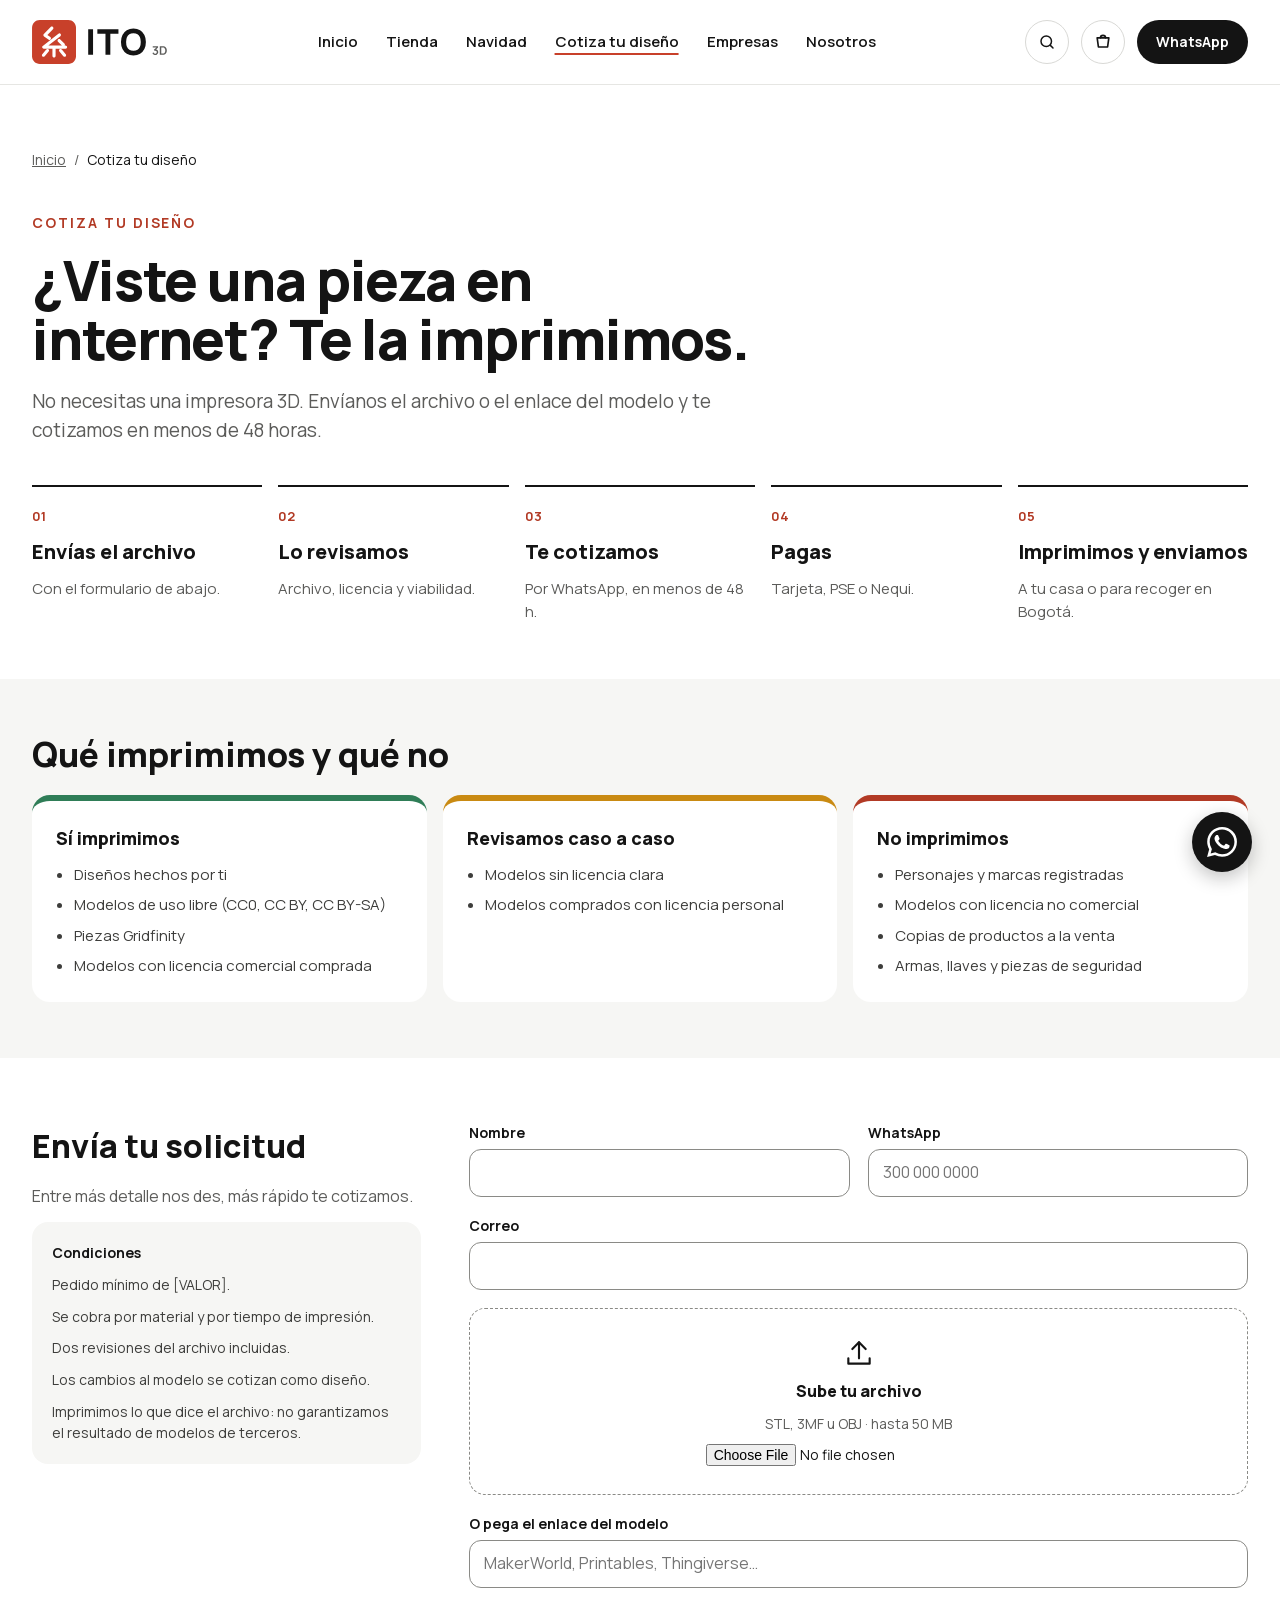
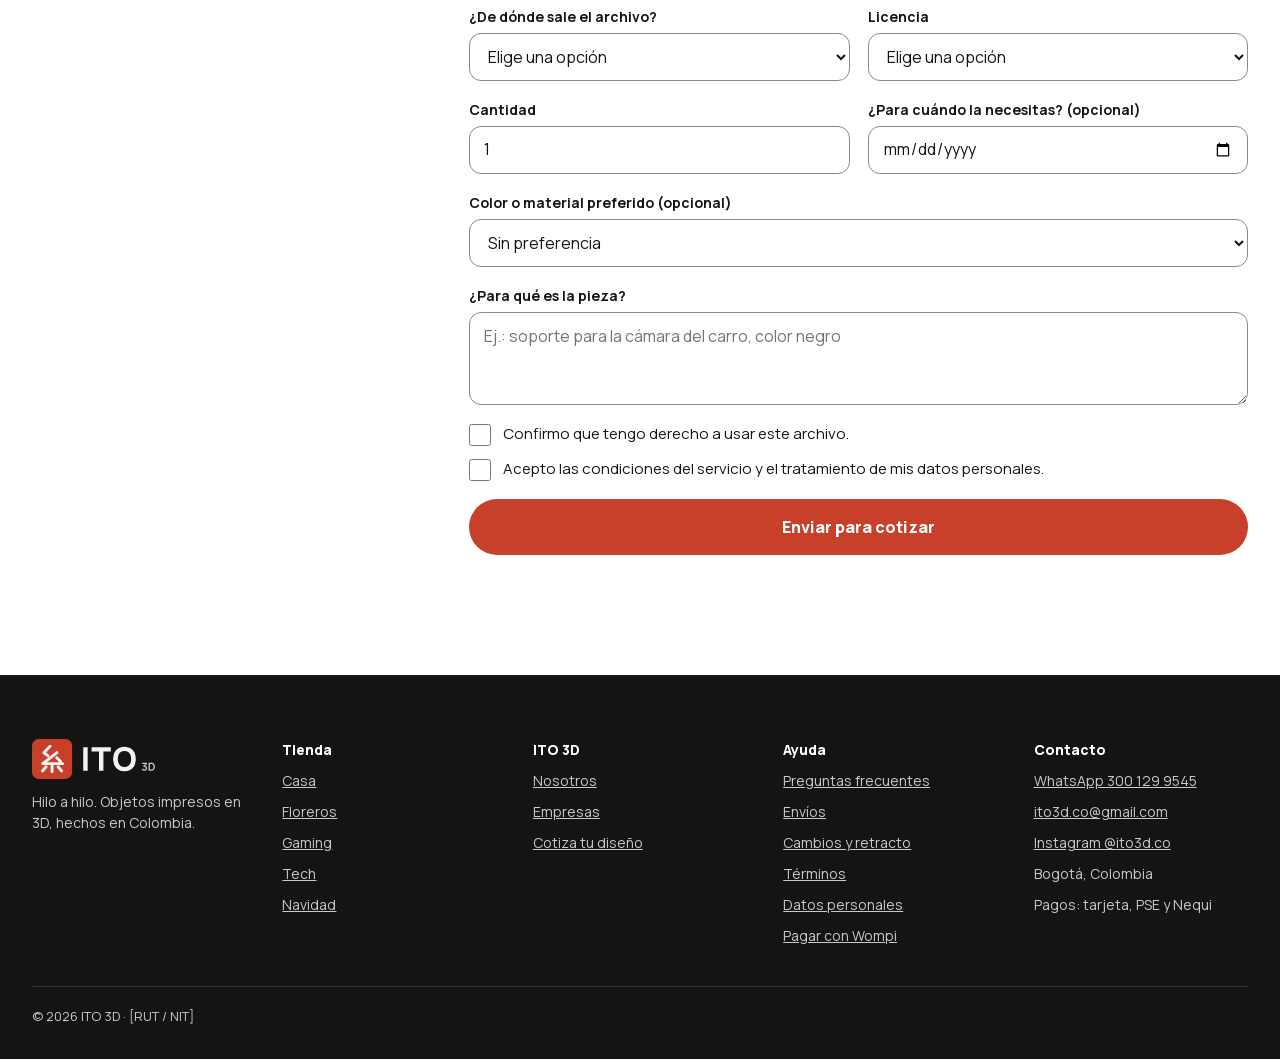
==== cotiza.html @ a26749ce "Soporte celular: salida de cable limpia; esferas: contenido del juego; fotos nuevas de protector, ca" ====
<!DOCTYPE html>
<html lang="es">
<head>
  <meta charset="utf-8">
  <meta name="viewport" content="width=device-width, initial-scale=1">
  <title>Cotiza tu diseño · ITO 3D</title>
  <meta name="description" content="Envíanos el archivo o el enlace del modelo 3D y te cotizamos la impresión en menos de 48 horas.">
  <meta name="theme-color" content="#FFFFFF">
  <link rel="icon" href="favicon.svg" type="image/svg+xml">
  <link rel="icon" href="favicon-32.png" sizes="32x32" type="image/png">
  <link rel="apple-touch-icon" href="apple-touch-icon-180.png">
  <link rel="stylesheet" href="styles.css?v=20261110g">
  <script src="catalogo.js?v=20261110g" defer></script>
  <script src="script.js?v=20261110g" defer></script>
</head>
<body>
  <a class="skip-link" href="#contenido">Saltar al contenido</a>

  <header class="site-header">
    <div class="header-row">
      <button class="icon-btn menu-toggle" type="button" aria-label="Abrir menú" aria-expanded="false" aria-controls="menu-principal">
        <svg width="22" height="22" viewBox="0 0 24 24" fill="none" stroke="currentColor" stroke-width="2" stroke-linecap="round" aria-hidden="true"><path d="M4 7h16M4 12h16M4 17h16"/></svg>
      </button>
      <a class="logo" href="index.html">
        <img src="ito3d-horizontal-color.svg" alt="ITO 3D, ir al inicio" width="124" height="40">
      </a>
      <div class="header-actions">
        <a class="icon-btn" href="tienda.html?buscar=1" aria-label="Buscar en la tienda"><svg width="18" height="18" viewBox="0 0 24 24" fill="none" stroke="currentColor" stroke-width="2" stroke-linecap="round" aria-hidden="true"><circle cx="11" cy="11" r="7"/><path d="M20 20l-3.5-3.5"/></svg></a>
        <button class="icon-btn cart-btn" type="button" aria-label="Abrir carrito" data-abrir-carrito><svg width="20" height="20" viewBox="0 0 24 24" fill="none" stroke="currentColor" stroke-width="2" stroke-linecap="round" stroke-linejoin="round" aria-hidden="true"><path d="M5 7h14l-1.5 11h-11z"/><path d="M9 7a3 3 0 0 1 6 0"/></svg><span class="cart-count" hidden>0</span></button>
        <a class="btn btn--wa" href="#" data-wa data-wa-text="Hola, quiero más información sobre ITO 3D.">WhatsApp</a>
      </div>
      <nav class="main-nav" id="menu-principal" aria-label="Principal">
        <!-- Empresas y Nosotros aún no tienen página: pendiente en la maqueta -->
        <a href="index.html">Inicio</a>
        <a href="tienda.html">Tienda</a>
        <a href="tienda.html?categoria=navidad">Navidad</a>
        <a href="cotiza.html" aria-current="page">Cotiza tu diseño</a>
        <a href="empresas.html">Empresas</a>
        <a href="nosotros.html">Nosotros</a>
      </nav>
    </div>
  </header>

  <main id="contenido">

    <section class="container page-hero">
      <nav class="breadcrumb" aria-label="Ruta">
        <a href="index.html">Inicio</a><span aria-hidden="true">/</span>
        <span aria-current="page">Cotiza tu diseño</span>
      </nav>
      <p class="eyebrow">Cotiza tu diseño</p>
      <h1>¿Viste una pieza en internet? Te la imprimimos.</h1>
      <p class="lead">No necesitas una impresora 3D. Envíanos el archivo o el enlace del modelo y te cotizamos en menos de 48 horas.</p>
    </section>

    <section class="container" aria-label="Cómo funciona">
      <ol class="process">
        <li class="step"><span class="step__num">01</span><span class="step__title">Envías el archivo</span><span class="step__text">Con el formulario de abajo.</span></li>
        <li class="step"><span class="step__num">02</span><span class="step__title">Lo revisamos</span><span class="step__text">Archivo, licencia y viabilidad.</span></li>
        <li class="step"><span class="step__num">03</span><span class="step__title">Te cotizamos</span><span class="step__text">Por WhatsApp, en menos de 48 h.</span></li>
        <li class="step"><span class="step__num">04</span><span class="step__title">Pagas</span><span class="step__text">Tarjeta, PSE o Nequi.</span></li>
        <li class="step"><span class="step__num">05</span><span class="step__title">Imprimimos y enviamos</span><span class="step__text">A tu casa o para recoger en Bogotá.</span></li>
      </ol>
    </section>

    <section class="band rules" aria-labelledby="t-reglas">
      <div class="container">
        <h2 id="t-reglas">Qué imprimimos y qué no</h2>
        <div class="rules-grid">
          <div class="rule rule--yes">
            <h3>Sí imprimimos</h3>
            <ul><li>Diseños hechos por ti</li><li>Modelos de uso libre (CC0, CC BY, CC BY-SA)</li><li>Piezas Gridfinity</li><li>Modelos con licencia comercial comprada</li></ul>
          </div>
          <div class="rule rule--maybe">
            <h3>Revisamos caso a caso</h3>
            <ul><li>Modelos sin licencia clara</li><li>Modelos comprados con licencia personal</li></ul>
          </div>
          <div class="rule rule--no">
            <h3>No imprimimos</h3>
            <ul><li>Personajes y marcas registradas</li><li>Modelos con licencia no comercial</li><li>Copias de productos a la venta</li><li>Armas, llaves y piezas de seguridad</li></ul>
          </div>
        </div>
      </div>
    </section>

    <section class="container request" aria-labelledby="t-solicitud">
      <div class="request__intro">
        <h2 id="t-solicitud">Envía tu solicitud</h2>
        <p class="lead">Entre más detalle nos des, más rápido te cotizamos.</p>
        <div class="conditions">
          <strong>Condiciones</strong>
          <span>Pedido mínimo de [VALOR].</span>
          <span>Se cobra por material y por tiempo de impresión.</span>
          <span>Dos revisiones del archivo incluidas.</span>
          <span>Los cambios al modelo se cotizan como diseño.</span>
          <span>Imprimimos lo que dice el archivo: no garantizamos el resultado de modelos de terceros.</span>
        </div>
      </div>

      <!-- Al enviar, se abre WhatsApp con la solicitud escrita (ver script.js). Falta el envío a correo y hoja de cálculo: ver README -->
      <form class="quote-form" id="form-cotiza" action="#" method="post" enctype="multipart/form-data">
        <div class="field">
          <label for="q-nombre">Nombre</label>
          <input id="q-nombre" name="nombre" type="text" autocomplete="name" required>
        </div>
        <div class="field">
          <label for="q-wa">WhatsApp</label>
          <input id="q-wa" name="whatsapp" type="tel" autocomplete="tel" inputmode="tel" placeholder="300 000 0000" required>
        </div>
        <div class="field field--wide">
          <label for="q-correo">Correo</label>
          <input id="q-correo" name="correo" type="email" autocomplete="email" required>
        </div>

        <div class="dropzone">
          <svg width="32" height="32" viewBox="0 0 24 24" fill="none" stroke="currentColor" stroke-width="1.6" stroke-linecap="round" stroke-linejoin="round" aria-hidden="true"><path d="M12 16V4"/><path d="M7 9l5-5 5 5"/><path d="M4 16v4h16v-4"/></svg>
          <label for="q-archivo">Sube tu archivo</label>
          <span class="hint" id="q-archivo-ayuda">STL, 3MF u OBJ · hasta 50 MB</span>
          <input id="q-archivo" name="archivo" type="file" accept=".stl,.3mf,.obj" aria-describedby="q-archivo-ayuda">
        </div>
        <div class="field field--wide">
          <label for="q-enlace">O pega el enlace del modelo</label>
          <input id="q-enlace" name="enlace" type="url" placeholder="MakerWorld, Printables, Thingiverse…">
        </div>

        <div class="field">
          <label for="q-origen">¿De dónde sale el archivo?</label>
          <select id="q-origen" name="origen" required>
            <option value="" selected disabled>Elige una opción</option>
            <option>Lo diseñé yo</option>
            <option>Lo descargué gratis</option>
            <option>Lo compré</option>
          </select>
        </div>
        <div class="field">
          <label for="q-licencia">Licencia</label>
          <select id="q-licencia" name="licencia" required>
            <option value="" selected disabled>Elige una opción</option>
            <option>No sé</option>
            <option>CC0</option>
            <option>CC BY</option>
            <option>CC BY-SA</option>
            <option>Comercial comprada</option>
          </select>
        </div>

        <div class="field">
          <label for="q-cantidad">Cantidad</label>
          <input id="q-cantidad" name="cantidad" type="number" min="1" value="1" inputmode="numeric" required>
        </div>
        <div class="field">
          <label for="q-fecha">¿Para cuándo la necesitas? (opcional)</label>
          <input id="q-fecha" name="fecha" type="date">
        </div>

        <div class="field field--wide">
          <label for="q-color">Color o material preferido (opcional)</label>
          <select id="q-color" name="color">
            <option value="" selected>Sin preferencia</option>
            <option>Carbón</option>
            <option>Hueso</option>
            <option>Arena</option>
            <option>Bermellón</option>
          </select>
        </div>

        <div class="field field--wide">
          <label for="q-uso">¿Para qué es la pieza?</label>
          <textarea id="q-uso" name="uso" rows="3" placeholder="Ej.: soporte para la cámara del carro, color negro" required></textarea>
        </div>

        <div class="checks">
          <label class="check"><input type="checkbox" name="derechos" required> Confirmo que tengo derecho a usar este archivo.</label>
          <label class="check"><input type="checkbox" name="condiciones" required> Acepto las condiciones del servicio y el tratamiento de mis datos personales.</label>
        </div>

        <button class="btn btn--primary btn--lg btn--block" type="submit">Enviar para cotizar</button>
        <p class="form-status" id="form-estado" role="status" aria-live="polite"></p>
      </form>
    </section>

  </main>

  <footer class="site-footer">
    <div class="container">
      <div class="footer-grid">
        <div class="footer-brand">
          <img src="ito3d-horizontal-fondo-oscuro.svg" alt="ITO 3D" width="124" height="40">
          <p>Hilo a hilo. Objetos impresos en 3D, hechos en Colombia.</p>
        </div>
        <div class="footer-col">
          <h2>Tienda</h2>
          <a href="tienda.html?categoria=casa">Casa</a>
          <a href="tienda.html?categoria=floreros">Floreros</a>
          <a href="tienda.html?categoria=gaming">Gaming</a>
          <a href="tienda.html?categoria=tech">Tech</a>
          <a href="tienda.html?categoria=navidad">Navidad</a>
        </div>
        <div class="footer-col">
          <h2>ITO 3D</h2>
          <a href="nosotros.html">Nosotros</a>
          <a href="empresas.html">Empresas</a>
          <a href="cotiza.html">Cotiza tu diseño</a>
        </div>
        <div class="footer-col">
          <h2>Ayuda</h2>
          <a href="#">Preguntas frecuentes</a>
          <a href="#">Envíos</a>
          <a href="#">Cambios y retracto</a>
          <a href="#">Términos</a>
          <a href="#">Datos personales</a>
          <a href="https://checkout.wompi.co/l/VPOS_indO9a" target="_blank" rel="noopener">Pagar con Wompi</a>
        </div>
        <div class="footer-col">
          <h2>Contacto</h2>
          <a href="https://wa.me/573001299545" target="_blank" rel="noopener">WhatsApp 300 129 9545</a>
          <a href="mailto:ito3d.co@gmail.com">ito3d.co@gmail.com</a>
          <a href="https://instagram.com/ito3d.co" target="_blank" rel="noopener">Instagram @ito3d.co</a>
          <span>Bogotá, Colombia</span>
          <span>Pagos: tarjeta, PSE y Nequi</span>
        </div>
      </div>
      <p class="footer-legal">© 2026 ITO 3D · [RUT / NIT]</p>
    </div>
  </footer>


  <dialog class="modal modal--drawer" id="carrito-panel" aria-labelledby="carrito-titulo">
    <div class="modal__box cart">
      <div class="modal__head">
        <h2 id="carrito-titulo">Tu carrito</h2>
        <button class="icon-btn" type="button" data-cerrar aria-label="Cerrar carrito"><svg width="20" height="20" viewBox="0 0 24 24" fill="none" stroke="currentColor" stroke-width="2" stroke-linecap="round" aria-hidden="true"><path d="M6 6l12 12M18 6L6 18"/></svg></button>
      </div>
      <div class="cart__empty" id="carrito-vacio">
        <p>Tu carrito está vacío.</p>
        <a class="btn btn--outline" href="tienda.html">Ver la tienda</a>
      </div>
      <ul class="cart__list" id="carrito-lista"></ul>
      <div class="cart__foot" id="carrito-pie" hidden>
        <div class="cart__total"><span>Total</span><strong id="carrito-total"></strong></div>
        <p class="cart__note" id="carrito-nota"></p>
        <a class="btn btn--primary btn--lg btn--block" href="https://checkout.wompi.co/l/VPOS_indO9a" target="_blank" rel="noopener">Pagar con Wompi</a>
        <a class="btn btn--outline btn--lg btn--block" href="#" id="carrito-wa" target="_blank" rel="noopener">Pedir por WhatsApp</a>
        <button class="link-btn" type="button" id="carrito-vaciar">Vaciar carrito</button>
      </div>
    </div>
  </dialog>

  <p class="sr-only" id="aviso-global" role="status" aria-live="polite"></p>

  <a class="wa-float" href="#" data-wa data-wa-text="Hola, quiero más información sobre ITO 3D." aria-label="Escribir por WhatsApp">
    <svg width="30" height="30" viewBox="0 0 24 24" fill="currentColor" aria-hidden="true"><path d="M17.472 14.382c-.297-.149-1.758-.867-2.03-.967-.273-.099-.471-.148-.67.15-.197.297-.767.966-.94 1.164-.173.199-.347.223-.644.075-.297-.15-1.255-.463-2.39-1.475-.883-.788-1.48-1.761-1.653-2.059-.173-.297-.018-.458.13-.606.134-.133.298-.347.446-.52.149-.174.198-.298.298-.497.099-.198.05-.371-.025-.52-.075-.149-.669-1.612-.916-2.207-.242-.579-.487-.5-.669-.51-.173-.008-.371-.01-.57-.01-.198 0-.52.074-.792.372-.272.297-1.04 1.016-1.04 2.479 0 1.462 1.065 2.875 1.213 3.074.149.198 2.096 3.2 5.077 4.487.709.306 1.262.489 1.694.625.712.227 1.36.195 1.871.118.571-.085 1.758-.719 2.006-1.413.248-.694.248-1.289.173-1.413-.074-.124-.272-.198-.57-.347m-5.421 7.403h-.004a9.87 9.87 0 01-5.031-1.378l-.361-.214-3.741.982.998-3.648-.235-.374a9.86 9.86 0 01-1.51-5.26c.001-5.45 4.436-9.884 9.888-9.884 2.64 0 5.122 1.03 6.988 2.898a9.825 9.825 0 012.893 6.994c-.003 5.45-4.437 9.884-9.885 9.884m8.413-18.297A11.815 11.815 0 0012.05 0C5.495 0 .16 5.335.157 11.892c0 2.096.547 4.142 1.588 5.945L.057 24l6.305-1.654a11.882 11.882 0 005.683 1.448h.005c6.554 0 11.89-5.335 11.893-11.893a11.821 11.821 0 00-3.48-8.413Z"/></svg>
  </a>
</body>
</html>
---- styles.css ----
/* ==========================================================================
   ITO 3D · Hoja de estilos única para todas las páginas
   Orden: 1 base · 2 componentes · 3 secciones de Inicio · 4 Ficha · 5 Cotiza
   Primero celular. Lo de escritorio entra con min-width.
   ========================================================================== */

/* 1. BASE ----------------------------------------------------------------- */

@font-face {
  font-family: "Manrope";
  font-style: normal;
  font-weight: 200 800; /* fuente variable: un solo archivo para todos los pesos */
  font-display: swap;
  src: url("manrope-latin.woff2") format("woff2");
}

:root {
  /* Colores de marca (kit de logo) */
  --bone: #ffffff; /* fondo principal: blanco galería */
  --ink: #141414; /* texto */
  --muted: #5c5c5a; /* texto secundario */
  --sand: #f1f1ef; /* fondos secundarios */
  --sand-soft: #f6f6f4; /* bandas de fondo */
  --line: #e6e6e3; /* divisores */
  --accent: #c8402a; /* bermellón: botones y detalles */
  --accent-text: #b23a25; /* bermellón más oscuro para texto pequeño */
  --accent-on-dark: #e8836f; /* bermellón para texto sobre carbón */
  --on-dark: #c9c9c5; /* texto sobre carbón */
  --dark-soft: #262626;
  --field-border: #8a8a86; /* borde de campos: contraste 3:1 sobre blanco */
  --ok: #2f7d57;
  --warn: #c98a12;

  /* Tonos de las fotos de relleno, uno por categoría */
  --ph-casa: #f1f1ef;
  --ph-floreros: #efeeec;
  --ph-gaming: #ecedee;
  --ph-tech: #eeefef;

  --font: "Manrope", system-ui, -apple-system, "Segoe UI", sans-serif;
  --maxw: 1280px;
  --gutter: 20px;
  --radius-s: 12px;
  --radius-m: 18px;
  --radius-l: 28px;
  --header-h: 64px;

  /* Capas, de menor a mayor */
  --z-header: 20;
  --z-menu: 30;
  --z-float: 40;
}

* {
  margin: 0;
  padding: 0;
  box-sizing: border-box;
}

html {
  -webkit-text-size-adjust: 100%;
  scroll-behavior: smooth;
}

body {
  background: var(--bone);
  color: var(--ink);
  font-family: var(--font);
  font-size: 16px;
  line-height: 1.5;
  -webkit-font-smoothing: antialiased;
}

img,
svg {
  display: block;
  max-width: 100%;
}

a {
  color: var(--ink);
}

a:hover {
  color: var(--accent-text);
}

h1,
h2,
h3 {
  font-weight: 800;
  text-wrap: balance;
}

p {
  text-wrap: pretty;
}

:focus-visible {
  outline: 3px solid var(--accent);
  outline-offset: 3px;
}

.on-dark :focus-visible,
.site-footer :focus-visible {
  outline-color: var(--accent-on-dark);
}

.sr-only {
  position: absolute;
  width: 1px;
  height: 1px;
  overflow: hidden;
  clip: rect(0 0 0 0);
  white-space: nowrap;
}

.skip-link {
  position: absolute;
  left: 12px;
  top: -80px;
  z-index: 100;
  background: var(--ink);
  color: var(--bone);
  padding: 12px 18px;
  border-radius: var(--radius-s);
  font-weight: 700;
  text-decoration: none;
}

.skip-link:focus {
  top: 12px;
  color: var(--bone);
}

.container {
  width: 100%;
  max-width: var(--maxw);
  margin: 0 auto;
  padding-inline: var(--gutter);
}

/* 2. COMPONENTES ---------------------------------------------------------- */

/* Botones */
.btn {
  display: inline-flex;
  align-items: center;
  justify-content: center;
  gap: 10px;
  min-height: 52px;
  padding: 0 28px;
  border: 1.5px solid transparent;
  border-radius: 999px;
  font: 700 16px/1 var(--font);
  text-decoration: none;
  cursor: pointer;
  transition: transform 0.15s cubic-bezier(0.23, 1, 0.32, 1), background-color 0.15s, color 0.15s;
}

.btn:active {
  transform: scale(0.97);
}

.btn--primary {
  background: var(--accent);
  color: #fff;
}

.btn--primary:hover {
  background: #a93421;
  color: #fff;
}

.btn--outline {
  border-color: var(--ink);
  color: var(--ink);
  background: transparent;
}

.btn--outline:hover {
  background: var(--ink);
  color: var(--bone);
}

.btn--light {
  background: var(--bone);
  color: var(--ink);
}

.btn--light:hover {
  background: #fff;
  color: var(--ink);
}

.btn--block {
  width: 100%;
}

.btn--lg {
  min-height: 56px;
  font-weight: 800;
}

.icon-btn {
  display: inline-flex;
  align-items: center;
  justify-content: center;
  width: 44px;
  height: 44px;
  border: 0;
  border-radius: 50%;
  background: transparent;
  color: var(--ink);
  cursor: pointer;
}

.icon-btn:hover {
  background: var(--sand-soft);
}

/* Textos de apoyo */
.eyebrow {
  font-size: 12px;
  font-weight: 700;
  letter-spacing: 0.14em;
  text-transform: uppercase;
  color: var(--accent-text);
}

.eyebrow--muted {
  color: var(--muted);
}

.lead {
  font-size: 16px;
  line-height: 1.55;
  color: var(--muted);
}

/* Fotos de relleno. Se reemplazan por <img> cuando lleguen las fotos reales */
.ph {
  display: flex;
  align-items: center;
  justify-content: center;
  padding: 0 16px;
  background: var(--sand);
  color: var(--muted);
  font-size: 13px;
  font-weight: 600;
  text-align: center;
}

.ph--casa {
  background: var(--ph-casa);
}
.ph--floreros {
  background: var(--ph-floreros);
}
.ph--gaming {
  background: var(--ph-gaming);
}
.ph--tech {
  background: var(--ph-tech);
}

/* Fotos reales dentro de los bloques .ph */
.ph--foto {
  position: relative;
  overflow: hidden;
  padding: 0;
  font-size: 0;
}
.ph--foto > img {
  position: absolute;
  inset: 0;
  width: 100%;
  height: 100%;
  object-fit: cover;
}
.gallery__main.ph--foto {
  height: auto;
  aspect-ratio: 1 / 1;
}
.thumb--foto {
  position: relative;
  overflow: hidden;
  padding: 0;
  background: var(--sand);
}
.thumb--foto img {
  width: 100%;
  height: 100%;
  object-fit: cover;
  display: block;
}

/* Muestras de color en tarjetas */
.dots {
  display: flex;
  gap: 6px;
}

.dot {
  width: 16px;
  height: 16px;
  border-radius: 50%;
  background: var(--dot, var(--ink));
}

.dot--carbon {
  --dot: #1f1e1c;
}
.dot--hueso {
  --dot: #f2eee6;
  border: 1px solid #b8b8b4;
}
.dot--arena {
  --dot: #b9a68f;
}
.dot--salvia {
  --dot: #a7b19a;
}
.dot--bermellon {
  --dot: #c8402a;
}
.dot--gris {
  --dot: #8c8c88;
}

/* Tarjeta de producto */
.product-card {
  display: flex;
  flex-direction: column;
  gap: 8px;
  padding: 10px;
  border-radius: 14px;
  background: var(--bone);
  color: var(--ink);
  text-decoration: none;
}

.product-card .ph {
  height: 140px;
  border-radius: 10px;
}

.product-card__name {
  font-size: 14px;
  font-weight: 700;
}

.product-card__row {
  display: flex;
  align-items: center;
  justify-content: space-between;
  gap: 8px;
  font-size: 15px;
  font-weight: 600;
}

/* Cabecera */
.site-header {
  position: sticky;
  top: 0;
  z-index: var(--z-header);
  background: var(--bone);
  border-bottom: 1px solid var(--line);
}

.header-row {
  display: grid;
  grid-template-columns: 44px 1fr auto;
  align-items: center;
  gap: 8px;
  min-height: var(--header-h);
  padding-inline: 8px;
}

.logo {
  justify-self: center;
  display: block;
  line-height: 0;
}

.logo img {
  height: 40px; /* ancho 124 px, sobre el mínimo de 120 px del kit */
  width: auto;
}

.menu-toggle {
  margin-left: 0;
}

.header-actions {
  display: flex;
  align-items: center;
  gap: 4px;
}

.header-actions .btn--wa {
  display: none;
}

.main-nav {
  display: flex;
  flex-direction: column;
  grid-column: 1 / -1;
  font-size: 16px;
  font-weight: 700;
}

.main-nav a {
  display: flex;
  align-items: center;
  min-height: 52px;
  padding-inline: 12px;
  border-top: 1px solid var(--line);
  text-decoration: none;
}

.main-nav a[aria-current="page"] {
  text-decoration: underline;
  text-decoration-color: var(--accent);
  text-decoration-thickness: 2px;
  text-underline-offset: 6px;
}

/* Con JS el menú del celular arranca cerrado */
.js .main-nav {
  display: none;
}

.js .main-nav.is-open {
  display: flex;
}

/* Botón flotante de WhatsApp */
.wa-float {
  position: fixed;
  right: 16px;
  bottom: 16px;
  z-index: var(--z-float);
  display: flex;
  align-items: center;
  justify-content: center;
  width: 60px;
  height: 60px;
  border-radius: 50%;
  background: var(--ink);
  color: var(--bone);
  box-shadow: 0 6px 18px rgba(20, 20, 20, 0.25);
  transition: transform 0.15s cubic-bezier(0.23, 1, 0.32, 1);
}

.wa-float:hover {
  color: var(--bone);
  transform: translateY(-2px);
}

.wa-float:active {
  transform: scale(0.97);
}

/* Pie de página */
.site-footer {
  background: var(--ink);
  color: var(--on-dark);
  font-size: 14px;
}

.site-footer a {
  color: var(--on-dark);
}

.site-footer a:hover {
  color: #fff;
}

.footer-grid {
  display: grid;
  grid-template-columns: 1fr 1fr;
  gap: 32px 20px;
  padding-block: 40px 28px;
}

.footer-brand {
  grid-column: 1 / -1;
  display: flex;
  flex-direction: column;
  gap: 12px;
}

.footer-brand img {
  height: 40px;
  width: auto;
}

.footer-col {
  display: flex;
  flex-direction: column;
  gap: 10px;
}

.footer-col h2 {
  font-size: 14px;
  color: var(--bone);
}

.footer-legal {
  padding-block: 20px 96px; /* deja aire para el botón flotante */
  border-top: 1px solid #333333;
  font-size: 13px;
}

/* 3. INICIO --------------------------------------------------------------- */

.hero {
  display: flex;
  flex-direction: column;
  gap: 18px;
  padding-block: 28px 36px;
}

.hero__media {
  order: -1;
  position: relative;
  height: 340px;
  overflow: hidden;
  border-radius: 20px;
}

.hero__media .ph {
  position: absolute;
  inset: 0;
  background: var(--sand);
}

.hero__thread {
  position: absolute;
  inset: 0;
  width: 100%;
  height: 100%;
}

.hero__media p {
  position: relative;
  z-index: 1;
}

.hero h1 {
  font-size: clamp(2.25rem, 1.6rem + 3vw, 4rem);
  line-height: 1.06;
  letter-spacing: -0.02em;
}

.hero__actions {
  display: flex;
  flex-direction: column;
  gap: 12px;
}

.section {
  padding-block: 32px;
}

.section__head {
  display: flex;
  flex-wrap: wrap;
  align-items: end;
  justify-content: space-between;
  gap: 8px 16px;
  margin-bottom: 20px;
}

.section__head h2 {
  font-size: 24px;
}

.section__head a {
  font-size: 15px;
  font-weight: 700;
}

.category-grid {
  display: grid;
  grid-template-columns: repeat(2, minmax(0, 1fr));
  gap: 12px;
}

.category-card {
  display: flex;
  flex-direction: column;
  gap: 8px;
  color: var(--ink);
  text-decoration: none;
}

.category-card .ph {
  height: 150px;
  border-radius: 14px;
}

.category-card__name {
  font-size: 16px;
  font-weight: 800;
}

.category-card__text {
  display: none;
  font-size: 15px;
  color: var(--muted);
}

.band {
  background: var(--sand-soft);
}

.product-grid {
  display: grid;
  grid-template-columns: repeat(2, minmax(0, 1fr));
  gap: 12px;
}

/* Bloque Floreros */
.feature-dark {
  background: var(--ink);
  color: var(--bone);
  padding-block: 36px 40px;
}

.feature-dark__inner {
  display: flex;
  flex-direction: column;
  gap: 16px;
}

.feature-dark .ph {
  height: 280px;
  border-radius: 18px;
  background: var(--dark-soft);
  color: #c9c9c5;
}

.feature-dark .eyebrow {
  color: var(--accent-on-dark);
}

.feature-dark h2 {
  font-size: 30px;
  line-height: 1.1;
  letter-spacing: -0.02em;
}

.feature-dark p:not(.eyebrow) {
  font-size: 15px;
  line-height: 1.6;
  color: var(--on-dark);
}

.feature-dark .btn {
  align-self: stretch;
}

/* Significado de ITO y pasos */
.about {
  display: flex;
  flex-direction: column;
  gap: 18px;
  padding-block: 40px;
}

.about__kanji {
  font-size: 52px;
  line-height: 1;
  color: var(--accent-text);
}

.about h2 {
  font-size: 26px;
}

.steps {
  display: grid;
  gap: 16px;
  list-style: none;
}

.step {
  display: flex;
  flex-direction: column;
  gap: 6px;
  padding-top: 16px;
  border-top: 2px solid var(--ink);
}

.step__num {
  font-size: 13px;
  font-weight: 700;
  color: var(--accent-text);
}

.step__title {
  font-size: 17px;
  font-weight: 800;
}

.step__text {
  font-size: 14px;
  line-height: 1.5;
  color: var(--muted);
}

/* Bandas de llamada: Cotiza y Empresas */
.cta-band {
  display: flex;
  flex-direction: column;
  gap: 14px;
  padding: 28px 24px;
  border-radius: 22px;
}

.cta-band h2 {
  font-size: 26px;
  line-height: 1.15;
  letter-spacing: -0.01em;
}

.cta-band--accent {
  background: var(--accent);
  color: #fff;
}

.cta-band--accent p {
  font-size: 15px;
  line-height: 1.55;
  color: #fff1ec;
}

.cta-band--sand {
  background: var(--sand);
}

.cta-band--sand h2 {
  font-size: 22px;
  line-height: 1.2;
}

.cta-band--sand .btn {
  min-height: 48px;
  font-size: 15px;
}

.cta-wrap {
  padding-bottom: 20px;
}

/* Redes */
.social-grid {
  display: grid;
  grid-template-columns: repeat(2, minmax(0, 1fr));
  gap: 12px;
}

.social-grid .ph {
  aspect-ratio: 9 / 16;
  border-radius: 14px;
}

.social-grid .ph:nth-child(n + 5) {
  display: none;
}

.social-links {
  display: flex;
  gap: 20px;
  font-size: 15px;
  font-weight: 700;
}

/* 4. FICHA DE PRODUCTO ---------------------------------------------------- */

.page-main {
  padding-block: 20px 56px;
}

.breadcrumb {
  display: flex;
  flex-wrap: wrap;
  gap: 8px;
  margin-bottom: 20px;
  font-size: 14px;
  color: var(--muted);
}

.breadcrumb a {
  color: var(--muted);
}

.breadcrumb [aria-current] {
  color: var(--ink);
}

.product {
  display: grid;
  gap: 28px;
}

.gallery {
  display: flex;
  flex-direction: column;
  gap: 12px;
  min-width: 0;
}

.gallery__main {
  height: 340px;
  border-radius: 22px;
}

.gallery__thumbs {
  display: grid;
  grid-template-columns: repeat(4, minmax(0, 1fr));
  gap: 10px;
}

.thumb {
  height: 72px;
  border: 2px solid transparent;
  border-radius: 12px;
  background: var(--sand);
  color: var(--muted);
  font: 700 13px/1 var(--font);
  cursor: pointer;
}

.thumb--2 {
  background: var(--ph-floreros);
}
.thumb--3 {
  background: var(--ph-gaming);
}
.thumb--video {
  background: var(--dark-soft);
  color: var(--bone);
}

.thumb.is-active {
  border-color: var(--ink);
}

.product__info {
  display: flex;
  flex-direction: column;
  gap: 22px;
  min-width: 0;
}

.product__head {
  display: flex;
  flex-direction: column;
  gap: 8px;
}

.product__head h1 {
  font-size: 32px;
  line-height: 1.1;
  letter-spacing: -0.01em;
}

.product__price {
  font-size: 26px;
  font-weight: 700;
}

.field-group {
  display: flex;
  flex-direction: column;
  gap: 8px;
  border: 0;
}

.field-group legend,
.field label,
.field-label {
  font-size: 15px;
  font-weight: 700;
}

.field-group legend {
  padding: 0;
  margin-bottom: 8px;
}

.swatches {
  display: flex;
  gap: 12px;
}

.swatch {
  position: relative;
  display: block;
  width: 44px;
  height: 44px;
  cursor: pointer;
}

.swatch input {
  position: absolute;
  inset: 0;
  opacity: 0;
  cursor: pointer;
}

.swatch__dot {
  position: absolute;
  inset: 0;
  border: 2px solid transparent;
  border-radius: 50%;
  display: flex;
  align-items: center;
  justify-content: center;
}

.swatch__dot::after {
  content: "";
  width: 32px;
  height: 32px;
  border-radius: 50%;
  background: var(--dot);
  border: 1px solid #b8b8b4;
}

.swatch input:checked + .swatch__dot {
  border-color: var(--ink);
}

.swatch input:focus-visible + .swatch__dot {
  outline: 3px solid var(--accent);
  outline-offset: 3px;
}

.field {
  display: flex;
  flex-direction: column;
  gap: 6px;
}

.field--wide {
  grid-column: 1 / -1;
}

.field label {
  font-size: 14px;
}

.field .hint {
  font-size: 13px;
  color: var(--muted);
}

input[type="text"],
input[type="tel"],
input[type="email"],
input[type="url"],
input[type="number"],
input[type="date"],
select,
textarea {
  width: 100%;
  min-height: 48px;
  padding: 0 14px;
  border: 1px solid var(--field-border);
  border-radius: var(--radius-s);
  background: #fff;
  color: var(--ink);
  font: 400 16px/1.4 var(--font); /* 16 px evita el zoom automático en iPhone */
}

textarea {
  padding: 12px 14px;
  resize: vertical;
}

::placeholder {
  color: #757575;
  opacity: 1;
}

input:user-invalid,
select:user-invalid,
textarea:user-invalid {
  border-color: var(--accent-text);
  box-shadow: 0 0 0 1px var(--accent-text);
}

.buy-actions {
  display: flex;
  flex-direction: column;
  gap: 10px;
}

.lead-time {
  display: flex;
  align-items: center;
  gap: 12px;
  padding: 14px 16px;
  border-radius: 14px;
  background: var(--sand-soft);
  font-size: 15px;
  font-weight: 600;
}

.specs {
  display: grid;
  grid-template-columns: 110px 1fr;
  gap: 14px 16px;
  padding-top: 20px;
  border-top: 1px solid var(--line);
  font-size: 15px;
}

.specs dt {
  font-weight: 700;
}

.specs dd {
  color: var(--muted);
}

.related {
  margin-top: 56px;
}

.related h2 {
  margin-bottom: 20px;
  font-size: 28px;
}

.related-grid {
  display: grid;
  grid-template-columns: repeat(2, minmax(0, 1fr));
  gap: 16px;
}

.related-card {
  display: flex;
  flex-direction: column;
  gap: 10px;
  color: var(--ink);
  text-decoration: none;
}

.related-card .ph {
  height: 160px;
  border-radius: 14px;
}

.related-card__name {
  font-size: 16px;
  font-weight: 700;
}

/* Piezas de un producto (ej. accesorios del tablero) */
.piezas {
  margin-top: 56px;
}

.piezas h2 {
  font-size: 28px;
}

.piezas__intro {
  margin: 8px 0 20px;
  color: var(--muted);
}

.piezas-grid {
  display: grid;
  grid-template-columns: minmax(0, 1fr);
  gap: 20px;
}

.pieza {
  display: flex;
  flex-direction: column;
  gap: 12px;
  padding: 16px;
  border: 1px solid var(--line);
  border-radius: var(--radius-m);
  background: var(--bone);
}

.pieza.is-elegida {
  border-color: var(--ink);
  box-shadow: 0 0 0 1px var(--ink);
}

.pieza__fotos {
  display: grid;
  grid-template-columns: repeat(3, minmax(0, 1fr));
  gap: 8px;
}

.pieza__foto {
  display: flex;
  flex-direction: column;
  gap: 4px;
  padding: 0;
  border: 0;
  background: none;
  font: inherit;
  font-size: 12px;
  color: var(--muted);
  text-align: center;
  cursor: pointer;
}

.pieza__foto img {
  width: 100%;
  aspect-ratio: 4 / 5;
  object-fit: cover;
  border-radius: var(--radius-s);
  background: var(--sand);
}

.pieza__nombre {
  font-size: 18px;
  font-weight: 700;
}

.pieza__desc {
  color: var(--muted);
  font-size: 15px;
}

.pieza__pie {
  display: flex;
  flex-wrap: wrap;
  align-items: center;
  justify-content: space-between;
  gap: 10px;
  font-size: 14px;
}

@media (min-width: 720px) {
  .piezas-grid {
    grid-template-columns: repeat(2, minmax(0, 1fr));
  }
}

@media (min-width: 1100px) {
  .piezas-grid {
    grid-template-columns: repeat(3, minmax(0, 1fr));
  }
}

/* 5. COTIZA TU DISEÑO ----------------------------------------------------- */

.page-hero {
  display: flex;
  flex-direction: column;
  gap: 16px;
  padding-block: 32px 28px;
}

.page-hero h1 {
  max-width: 860px;
  font-size: clamp(2.1rem, 1.4rem + 3.2vw, 3.5rem);
  line-height: 1.05;
  letter-spacing: -0.02em;
}

.page-hero .lead {
  max-width: 680px;
  font-size: 17px;
}

.process {
  display: grid;
  gap: 16px;
  padding-bottom: 40px;
  list-style: none;
}

.rules {
  padding-block: 40px;
}

.rules h2 {
  margin-bottom: 20px;
  font-size: 28px;
}

.rules-grid {
  display: grid;
  gap: 16px;
}

.rule {
  display: flex;
  flex-direction: column;
  gap: 12px;
  padding: 24px;
  border-top: 6px solid var(--rule-color);
  border-radius: var(--radius-m);
  background: var(--bone);
}

.rule--yes {
  --rule-color: var(--ok);
}
.rule--maybe {
  --rule-color: var(--warn);
}
.rule--no {
  --rule-color: var(--accent-text);
}

.rule h3 {
  font-size: 18px;
}

.rule ul {
  display: flex;
  flex-direction: column;
  gap: 8px;
  padding-left: 18px;
  font-size: 15px;
  line-height: 1.5;
  color: #3d3d3b;
}

.request {
  display: grid;
  gap: 32px;
  padding-block: 40px 64px;
}

.request__intro {
  display: flex;
  flex-direction: column;
  gap: 14px;
}

.request__intro h2 {
  font-size: 28px;
}

.conditions {
  display: flex;
  flex-direction: column;
  gap: 10px;
  padding: 20px;
  border-radius: 16px;
  background: var(--sand-soft);
  font-size: 14px;
  line-height: 1.55;
  color: #3d3d3b;
}

.conditions strong {
  color: var(--ink);
}

.quote-form {
  display: grid;
  grid-template-columns: 1fr;
  gap: 18px;
  min-width: 0;
}

.dropzone {
  display: flex;
  flex-direction: column;
  align-items: center;
  gap: 10px;
  padding: 28px 16px;
  border: 1.5px dashed var(--field-border);
  border-radius: 16px;
  background: #fff;
  text-align: center;
}

.dropzone label {
  font-size: 16px;
  font-weight: 800;
}

.dropzone .hint {
  font-size: 14px;
  color: var(--muted);
}

.dropzone input[type="file"] {
  max-width: 100%;
  font: 400 14px var(--font);
}

.check {
  display: flex;
  align-items: flex-start;
  gap: 12px;
  font-size: 15px;
  line-height: 1.5;
}

.check input {
  flex: none;
  width: 22px;
  height: 22px;
  margin-top: 1px;
  accent-color: var(--ink);
}

.checks {
  display: flex;
  flex-direction: column;
  gap: 12px;
}

.form-status {
  min-height: 1.5em;
  font-size: 15px;
  font-weight: 600;
}

/* 6. ESCRITORIO ----------------------------------------------------------- */

@media (min-width: 768px) {
  :root {
    --gutter: 32px;
  }

  .btn--wa-only-mobile {
    display: none;
  }

  /* Cabecera en una línea */
  .header-row {
    display: flex;
    justify-content: space-between;
    gap: 16px;
    min-height: 84px;
    padding-inline: var(--gutter);
  }

  .logo img {
    height: 44px;
  }

  .menu-toggle {
    display: none;
  }

  .main-nav,
  .js .main-nav {
    display: flex;
    flex-direction: row;
    gap: 28px;
    grid-column: auto;
    font-size: 15px;
    font-weight: 600;
  }

  .main-nav a {
    min-height: 0;
    padding: 0;
    border: 0;
  }

  .header-actions {
    gap: 12px;
  }

  .header-actions .icon-btn {
    border: 1px solid #d9d9d6;
  }

  .header-actions .btn--wa {
    display: inline-flex;
    min-height: 44px;
    padding: 0 18px;
    background: var(--ink);
    color: var(--bone);
    font-size: 14px;
  }

  .header-actions .btn--wa:hover {
    background: #333333;
    color: var(--bone);
  }

  .wa-float {
    right: 28px;
    bottom: 28px;
  }

  /* Inicio */
  .hero {
    flex-direction: row;
    align-items: center;
    gap: 48px;
    padding-block: 72px 56px;
  }

  .hero__copy {
    flex: 1 1 460px;
    display: flex;
    flex-direction: column;
    gap: 24px;
  }

  .hero__media {
    order: 0;
    flex: 1 1 520px;
    height: 520px;
    border-radius: 24px;
  }

  .hero .lead {
    max-width: 520px;
    font-size: 19px;
  }

  .hero__actions {
    flex-direction: row;
    padding-top: 8px;
  }

  .eyebrow {
    font-size: 14px;
  }

  .section {
    padding-block: 40px 72px;
  }

  .section__head h2 {
    font-size: 36px;
    letter-spacing: -0.01em;
  }

  .category-grid {
    grid-template-columns: repeat(auto-fit, minmax(240px, 1fr));
    gap: 20px;
  }

  .category-card {
    gap: 14px;
  }

  .category-card .ph {
    height: 300px;
    border-radius: var(--radius-m);
    font-size: 14px;
  }

  .category-card__name {
    font-size: 20px;
  }

  .category-card__text {
    display: block;
  }

  .band.section {
    padding-block: 72px;
  }

  .product-grid {
    grid-template-columns: repeat(auto-fit, minmax(240px, 1fr));
    gap: 20px;
  }

  .product-card {
    gap: 12px;
    padding: 14px;
    border-radius: var(--radius-m);
  }

  .product-card .ph {
    height: 240px;
    border-radius: var(--radius-s);
  }

  .product-card__name {
    font-size: 17px;
  }

  .product-card__row {
    font-size: 16px;
  }

  .feature-dark {
    padding-block: 88px;
  }

  .feature-dark__inner {
    flex-direction: row;
    align-items: center;
    gap: 48px;
  }

  .feature-dark .ph {
    flex: 1 1 520px;
    height: 440px;
    border-radius: 24px;
    font-size: 15px;
  }

  .feature-dark__copy {
    flex: 1 1 420px;
    display: flex;
    flex-direction: column;
    gap: 20px;
  }

  .feature-dark h2 {
    font-size: 48px;
    line-height: 1.08;
  }

  .feature-dark p:not(.eyebrow) {
    font-size: 18px;
  }

  .feature-dark .btn {
    align-self: flex-start;
  }

  .about {
    flex-direction: row;
    align-items: flex-start;
    gap: 48px;
    padding-block: 88px;
  }

  .about__intro {
    flex: 1 1 340px;
    display: flex;
    flex-direction: column;
    gap: 16px;
  }

  .about__kanji {
    font-size: 72px;
  }

  .about h2 {
    font-size: 36px;
    letter-spacing: -0.01em;
  }

  .about .lead {
    font-size: 17px;
    line-height: 1.6;
  }

  .about .steps {
    flex: 2 1 560px;
    grid-template-columns: repeat(auto-fit, minmax(200px, 1fr));
    gap: 20px;
  }

  .step {
    gap: 10px;
    padding-top: 20px;
  }

  .step__title {
    font-size: 20px;
  }

  .step__text {
    font-size: 15px;
    line-height: 1.55;
  }

  .cta-band {
    flex-direction: row;
    flex-wrap: wrap;
    align-items: center;
    justify-content: space-between;
    gap: 28px;
    border-radius: var(--radius-l);
  }

  .cta-band--accent {
    padding: 56px;
  }

  .cta-band--sand {
    padding: 48px 56px;
  }

  .cta-band__copy {
    flex: 1 1 480px;
    display: flex;
    flex-direction: column;
    gap: 12px;
  }

  .cta-band--accent h2 {
    font-size: 40px;
    line-height: 1.1;
  }

  .cta-band--accent p {
    font-size: 18px;
  }

  .cta-band--sand h2 {
    font-size: 32px;
    line-height: 1.15;
  }

  .cta-band--sand .btn {
    min-height: 52px;
    font-size: 16px;
  }

  .cta-wrap {
    padding-block: 0 24px;
  }

  .cta-wrap--last {
    padding-block: 24px 88px;
  }

  .social {
    padding-bottom: 88px;
  }

  .social-grid {
    grid-template-columns: repeat(auto-fit, minmax(160px, 1fr));
  }

  .social-grid .ph:nth-child(n + 5) {
    display: flex;
  }

  .footer-grid {
    grid-template-columns: repeat(auto-fit, minmax(200px, 1fr));
    gap: 36px;
    padding-block: 64px 40px;
  }

  .footer-brand {
    grid-column: auto;
  }

  .footer-legal {
    padding-block: 20px 32px;
  }

  /* Ficha */
  .page-main {
    padding-block: 28px 72px;
  }

  .breadcrumb {
    margin-bottom: 24px;
  }

  .product {
    grid-template-columns: minmax(0, 1.15fr) minmax(360px, 1fr);
    gap: 48px;
    align-items: start;
  }

  .gallery__main {
    height: 560px;
    font-size: 15px;
  }

  .gallery__thumbs {
    gap: 12px;
  }

  .thumb {
    height: 110px;
  }

  .product__head h1 {
    font-size: 40px;
  }

  .related {
    margin-top: 72px;
  }

  .related-grid {
    grid-template-columns: repeat(auto-fit, minmax(220px, 1fr));
    gap: 20px;
  }

  .related-card .ph {
    height: 200px;
  }

  /* Cotiza */
  .page-hero {
    padding-block: 64px 40px;
    gap: 18px;
  }

  .page-hero .lead {
    font-size: 19px;
  }

  .process {
    grid-template-columns: repeat(auto-fit, minmax(190px, 1fr));
    padding-bottom: 56px;
  }

  .rules {
    padding-block: 56px;
  }

  .rules h2 {
    font-size: 32px;
  }

  .rules-grid {
    grid-template-columns: repeat(auto-fit, minmax(280px, 1fr));
  }

  .request {
    grid-template-columns: minmax(280px, 1fr) minmax(0, 2fr);
    gap: 48px;
    padding-block: 64px 80px;
    align-items: start;
  }

  .request__intro h2 {
    font-size: 32px;
  }

  .quote-form {
    grid-template-columns: repeat(2, minmax(0, 1fr));
  }

  .quote-form .field--wide,
  .quote-form .dropzone,
  .quote-form .checks,
  .quote-form .btn,
  .quote-form .form-status {
    grid-column: 1 / -1;
  }
}

/* Movimiento reducido: sin transiciones ni desplazamiento suave */
@media (prefers-reduced-motion: reduce) {
  html {
    scroll-behavior: auto;
  }

  *,
  *::before,
  *::after {
    transition: none !important;
  }
}

/* 7. AJUSTES DE BASE PARA ENVOLTURAS (van al final para no romper el orden) */
.hero__copy,
.about__intro,
.feature-dark__copy,
.cta-band__copy {
  display: flex;
  flex-direction: column;
  gap: 16px;
  min-width: 0;
}

.hero__copy {
  gap: 18px;
}

/* 8. CORRECCIONES DE ORDEN */
.footer-brand {
  align-items: flex-start;
}

@media (min-width: 768px) {
  /* Escritorio: logo, menú y botones en ese orden */
  .logo {
    order: 1;
  }

  .main-nav,
  .js .main-nav {
    order: 2;
  }

  .header-actions {
    order: 3;
  }
}

/* 9. MUESTRAS DE COLOR DE LA FICHA Y ANCHO DE LA CABECERA */
.sw--carbon {
  --dot: #1f1e1c;
}
.sw--hueso {
  --dot: #f2eee6;
}
.sw--arena {
  --dot: #b9a68f;
}
.sw--salvia {
  --dot: #a7b19a;
}
.sw--bermellon {
  --dot: #c8402a;
}

.header-row {
  max-width: var(--maxw);
  margin-inline: auto;
}

/* 10. VENTANAS (CATÁLOGO Y CARRITO) ---------------------------------------- */

[hidden] {
  display: none !important;
}

input[type="search"] {
  width: 100%;
  min-height: 48px;
  padding: 0 14px;
  border: 1px solid var(--field-border);
  border-radius: var(--radius-s);
  background: #fff;
  color: var(--ink);
  font: 400 16px/1.4 var(--font);
}

html:has(dialog[open]) {
  overflow: hidden;
}

.modal {
  width: min(960px, calc(100% - 24px));
  max-height: calc(100dvh - 24px);
  margin: auto;
  padding: 0;
  border: 0;
  border-radius: var(--radius-l);
  background: var(--bone);
  color: var(--ink);
  box-shadow: 0 24px 60px rgba(20, 20, 20, 0.3);
  overflow: hidden;
}

.modal[open] {
  display: flex;
  flex-direction: column;
  animation: modal-in 0.2s cubic-bezier(0.23, 1, 0.32, 1);
}

.modal::backdrop {
  background: rgba(20, 20, 20, 0.55);
}

.modal__box {
  display: flex;
  flex: 1;
  flex-direction: column;
  gap: 14px;
  min-height: 0;
  padding: 16px 16px 24px;
  overflow-y: auto;
}

.modal__head {
  display: flex;
  align-items: center;
  justify-content: space-between;
  gap: 12px;
}

.modal__head h2 {
  font-size: 28px;
  letter-spacing: -0.01em;
}

.modal__head .icon-btn {
  border: 1px solid #d9d9d6;
}

.modal__frase {
  margin-top: -8px;
  color: var(--muted);
}

.modal__vacio {
  padding: 24px 0;
  color: var(--muted);
}

.modal--drawer {
  width: min(440px, 100%);
  height: 100dvh;
  max-height: 100dvh;
  margin: 0 0 0 auto;
  border-radius: 0;
}

.modal--drawer[open] {
  animation-name: drawer-in;
}

@keyframes modal-in {
  from {
    opacity: 0;
    transform: scale(0.97);
  }
}

@keyframes drawer-in {
  from {
    opacity: 0;
    transform: translateX(24px);
  }
}

.chips {
  display: flex;
  flex-wrap: wrap;
  gap: 8px;
}

.chip {
  min-height: 44px;
  padding: 0 18px;
  border: 1.5px solid var(--ink);
  border-radius: 999px;
  background: transparent;
  color: var(--ink);
  font: 700 14px/1 var(--font);
  cursor: pointer;
}

.chip:hover {
  background: var(--sand-soft);
}

.chip.is-active {
  background: var(--ink);
  color: var(--bone);
}

.catalog-search {
  max-width: 420px;
}

.catalog-grid {
  display: grid;
  grid-template-columns: repeat(auto-fill, minmax(150px, 1fr));
  gap: 12px;
}

.cat-item {
  display: flex;
  flex-direction: column;
  gap: 10px;
  padding: 10px;
  border-radius: 14px;
  background: var(--sand-soft);
}

.cat-item__link {
  display: flex;
  flex-direction: column;
  gap: 8px;
  color: var(--ink);
  text-decoration: none;
}

.cat-item .ph {
  height: 130px;
  border-radius: 10px;
}

.cat-item__name {
  font-size: 15px;
  font-weight: 700;
  line-height: 1.25;
}

.cat-item__row {
  display: flex;
  align-items: center;
  justify-content: space-between;
  gap: 8px;
  margin-top: auto;
  font-size: 15px;
  font-weight: 600;
}

.btn--sm {
  min-height: 44px;
  padding: 0 18px;
  font-size: 14px;
}

.link-btn {
  min-height: 44px;
  padding: 0 8px;
  border: 0;
  background: none;
  color: var(--muted);
  font: 600 14px/1 var(--font);
  text-decoration: underline;
  cursor: pointer;
}

.link-btn:hover {
  color: var(--accent-text);
}

/* Carrito */
.cart-btn {
  position: relative;
}

.cart-count {
  position: absolute;
  top: 2px;
  right: 0;
  display: grid;
  place-items: center;
  min-width: 18px;
  height: 18px;
  padding: 0 5px;
  border-radius: 9px;
  background: var(--accent);
  color: #fff;
  font-size: 11px;
  font-weight: 800;
  line-height: 1;
}

.cart__empty {
  display: flex;
  flex-direction: column;
  align-items: flex-start;
  gap: 16px;
  padding-block: 16px;
  color: var(--muted);
}

.cart__list {
  list-style: none;
}

.cart-line {
  display: grid;
  grid-template-columns: 64px 1fr auto;
  gap: 12px;
  padding-block: 14px;
  border-bottom: 1px solid var(--line);
}

.cart-line__ph {
  width: 64px;
  height: 64px;
  border-radius: 10px;
  padding: 0;
  font-size: 11px;
}

.cart-line__info {
  display: flex;
  flex-direction: column;
  gap: 6px;
  min-width: 0;
}

.cart-line__name {
  font-weight: 700;
  line-height: 1.25;
  text-decoration: none;
}

.cart-line__meta {
  font-size: 13px;
  color: var(--muted);
  overflow-wrap: anywhere;
}

.cart-line__side {
  display: flex;
  flex-direction: column;
  align-items: flex-end;
  justify-content: space-between;
  font-size: 15px;
  font-weight: 700;
}

.qty {
  display: inline-flex;
  align-items: center;
  align-self: flex-start;
  border: 1px solid var(--field-border);
  border-radius: 999px;
}

.qty__btn {
  width: 44px;
  height: 44px;
  border: 0;
  border-radius: 50%;
  background: transparent;
  color: var(--ink);
  font: 700 20px/1 var(--font);
  cursor: pointer;
}

.qty__btn:hover {
  background: var(--sand-soft);
}

.qty__n {
  min-width: 28px;
  text-align: center;
  font-weight: 700;
}

.cart__foot {
  display: flex;
  flex-direction: column;
  gap: 12px;
  padding-top: 8px;
}

.cart__total {
  display: flex;
  align-items: baseline;
  justify-content: space-between;
  font-size: 18px;
}

.cart__total strong {
  font-size: 24px;
}

.cart__note {
  font-size: 14px;
  color: var(--muted);
}

.cart__ship {
  display: flex;
  flex-direction: column;
  gap: 8px;
  padding: 4px 0 12px;
  border-bottom: 1px solid var(--line);
}

.cart__ship-label {
  font-size: 14px;
  font-weight: 600;
}

.cart__ship select {
  width: 100%;
  font: inherit;
  font-size: 15px;
  padding: 10px 12px;
  border: 1px solid var(--field-border);
  border-radius: 10px;
  background: var(--bone);
  color: inherit;
}

.cart__row {
  display: flex;
  justify-content: space-between;
  font-size: 15px;
}

.cart__gratis {
  font-weight: 700;
  color: var(--ok);
}

.cart__free {
  font-size: 13px;
  color: var(--muted);
}

@media (min-width: 768px) {
  .modal__box {
    padding: 24px 28px 32px;
    gap: 18px;
  }

  .modal__head h2 {
    font-size: 36px;
  }

  .catalog-grid {
    grid-template-columns: repeat(auto-fill, minmax(200px, 1fr));
    gap: 16px;
  }

  .cat-item .ph {
    height: 160px;
  }

  .modal--drawer {
    border-radius: var(--radius-l) 0 0 var(--radius-l);
  }
}

@media (prefers-reduced-motion: reduce) {
  .modal[open] {
    animation: none;
  }
}

/* 11. CARRITO A TODO EL ANCHO EN CELULAR */
.modal--drawer {
  max-width: none;
}

/* 12. TIENDA (PÁGINA PROPIA CON FILTROS) ---------------------------------- */

.shop-hero {
  display: flex;
  flex-direction: column;
  gap: 12px;
  padding-block: 20px 8px;
}

.shop-hero h1 {
  font-size: clamp(2.25rem, 1.6rem + 3vw, 3.5rem);
  line-height: 1.05;
  letter-spacing: -0.02em;
}

.shop-hero .lead {
  max-width: 640px;
}

.shop-hero .chips {
  margin-top: 8px;
}

.shop {
  display: flex;
  flex-direction: column;
  gap: 16px;
  padding-block: 8px 64px;
}

.shop__tools {
  display: grid;
  grid-template-columns: 1fr auto;
  gap: 10px;
}

.shop__search {
  grid-column: 1 / -1;
}

.shop__sort {
  flex-direction: row;
  align-items: center;
  gap: 8px;
}

.shop__sort label {
  white-space: nowrap;
}

.shop__sort select {
  min-width: 0;
}

.shop__filters-n {
  display: inline-grid;
  place-items: center;
  min-width: 20px;
  height: 20px;
  margin-left: 6px;
  padding: 0 6px;
  border-radius: 10px;
  background: var(--accent);
  color: #fff;
  font-size: 12px;
}

.shop__body {
  display: block;
}

/* Filtros en el celular: panel que se abre sobre los resultados */
.filters {
  display: none;
  flex-direction: column;
  gap: 18px;
  margin-bottom: 16px;
  padding: 16px;
  border-radius: 16px;
  background: var(--sand-soft);
}

.filters.is-open {
  display: flex;
}

.filter {
  display: flex;
  flex-direction: column;
  gap: 10px;
  min-width: 0;
  border: 0;
}

.filter legend {
  margin-bottom: 4px;
  padding: 0;
  font-size: 15px;
  font-weight: 800;
}

.filter__price {
  display: grid;
  grid-template-columns: 1fr 1fr;
  gap: 10px;
}

.filter .check {
  align-items: center;
  min-height: 36px;
  cursor: pointer;
}

.filter .check input {
  margin-top: 0;
}

.check__text {
  display: flex;
  flex-direction: column;
  line-height: 1.25;
}

.check__text small {
  font-size: 13px;
  color: var(--muted);
}

.filters__clear {
  align-self: flex-start;
}

.results {
  min-width: 0;
}

.results__count {
  margin-bottom: 12px;
  font-size: 14px;
  font-weight: 700;
  color: var(--muted);
}

.results__empty {
  display: flex;
  flex-direction: column;
  align-items: flex-start;
  gap: 14px;
  padding: 32px 0;
  color: var(--muted);
}

.cat-item__media {
  position: relative;
}
.cat-arrow {
  position: absolute; top: 50%; transform: translateY(-50%);
  width: 32px; height: 32px; border-radius: 50%; border: 0;
  background: rgba(255, 255, 255, 0.88); color: #141414;
  font-size: 22px; line-height: 30px; text-align: center; cursor: pointer;
  box-shadow: 0 1px 4px rgba(0, 0, 0, 0.15); z-index: 2;
  opacity: 0; transition: opacity 0.2s;
}
.cat-arrow--prev { left: 8px; }
.cat-arrow--next { right: 8px; }
.cat-item__media:hover .cat-arrow, .cat-arrow:focus-visible { opacity: 1; }
@media (hover: none) { .cat-arrow { opacity: 1; width: 28px; height: 28px; font-size: 20px; line-height: 26px; } }
.cat-dots {
  position: absolute; left: 0; right: 0; bottom: 8px; display: flex; justify-content: center; gap: 5px; z-index: 2; pointer-events: none;
}
.cat-dots__d { width: 6px; height: 6px; border-radius: 50%; background: rgba(20, 20, 20, 0.25); }
.cat-dots__d.is-on { background: rgba(20, 20, 20, 0.75); }

.cat-item__meta {
  margin-top: -4px;
  font-size: 13px;
  color: var(--muted);
}

.badge-ejemplo,
.tag-ejemplo {
  font-size: 11px;
  font-weight: 800;
  letter-spacing: 0.08em;
  text-transform: uppercase;
}

.badge-ejemplo {
  position: absolute;
  top: 8px;
  left: 8px;
  padding: 4px 8px;
  border-radius: 999px;
  background: var(--ink);
  color: var(--bone);
}

.tag-ejemplo {
  align-self: flex-start;
  padding: 6px 10px;
  border-radius: 8px;
  background: #f7e6b8;
  color: #4d3a05;
  letter-spacing: 0.04em;
  text-transform: none;
  font-size: 13px;
  font-weight: 700;
}

@media (min-width: 768px) {
  .shop-hero {
    gap: 14px;
    padding-block: 40px 12px;
  }

  .shop {
    gap: 20px;
    padding-bottom: 96px;
  }

  .shop__tools {
    grid-template-columns: minmax(0, 1fr) auto;
    align-items: end;
  }

  .shop__search {
    grid-column: auto;
  }

  .shop__filters-btn {
    display: none;
  }

  .shop__body {
    display: grid;
    grid-template-columns: 250px minmax(0, 1fr);
    gap: 40px;
    align-items: start;
  }

  /* Los filtros acompañan al bajar por la lista */
  .filters {
    position: sticky;
    top: 100px;
    display: flex;
    gap: 22px;
    max-height: calc(100dvh - 120px);
    margin: 0;
    padding: 0 8px 24px 0;
    border-radius: 0;
    background: transparent;
    overflow-y: auto;
  }

  .filters__apply {
    display: none;
  }

  .catalog-grid {
    grid-template-columns: repeat(auto-fill, minmax(200px, 1fr));
    gap: 16px;
  }
}

/* ==========================================================================
   13. EMPRESAS Y NOSOTROS
   ========================================================================== */
.block { padding-block: 40px; }
.block > h2, .band .container > h2 { font-size: 26px; line-height: 1.15; margin-bottom: 20px; }
.page-hero__actions { display: flex; flex-wrap: wrap; gap: 12px; margin-top: 24px; }
.steps--cards { grid-template-columns: 1fr; }

.split { display: grid; gap: 24px; align-items: center; }
.split__copy { display: flex; flex-direction: column; gap: 14px; }
.split__copy h2 { font-size: 26px; line-height: 1.15; }
.split__media { min-height: 260px; border-radius: 20px; }
.split .about__kanji { align-self: flex-start; }

.table-wrap { overflow-x: auto; }
.vol-table { width: 100%; border-collapse: collapse; font-size: 15px; min-width: 520px; }
.vol-table th, .vol-table td { text-align: left; padding: 14px 12px; border-bottom: 1px solid var(--line); }
.vol-table thead th { font-size: 13px; font-weight: 700; color: var(--muted); border-bottom: 2px solid var(--ink); }
.vol-table tbody th { font-weight: 800; }
.note { margin-top: 16px; font-size: 14px; color: var(--muted); }

.photo-row { display: grid; gap: 12px; grid-template-columns: 1fr; }
.photo-row .ph { min-height: 200px; border-radius: 16px; }

@media (min-width: 768px) {
  .block { padding-block: 64px; }
  .block > h2, .band .container > h2 { font-size: 34px; }
  .steps--cards { grid-template-columns: repeat(2, 1fr); gap: 24px; }
  .split { grid-template-columns: 1fr 1fr; gap: 56px; }
  .split__media { min-height: 380px; }
  .photo-row { grid-template-columns: repeat(3, 1fr); gap: 20px; }
  .photo-row .ph { min-height: 280px; }
}
@media (min-width: 1100px) {
  .steps--cards { grid-template-columns: repeat(4, 1fr); }
}

.gallery {
  scroll-margin-top: calc(var(--header-h) + 12px);
}
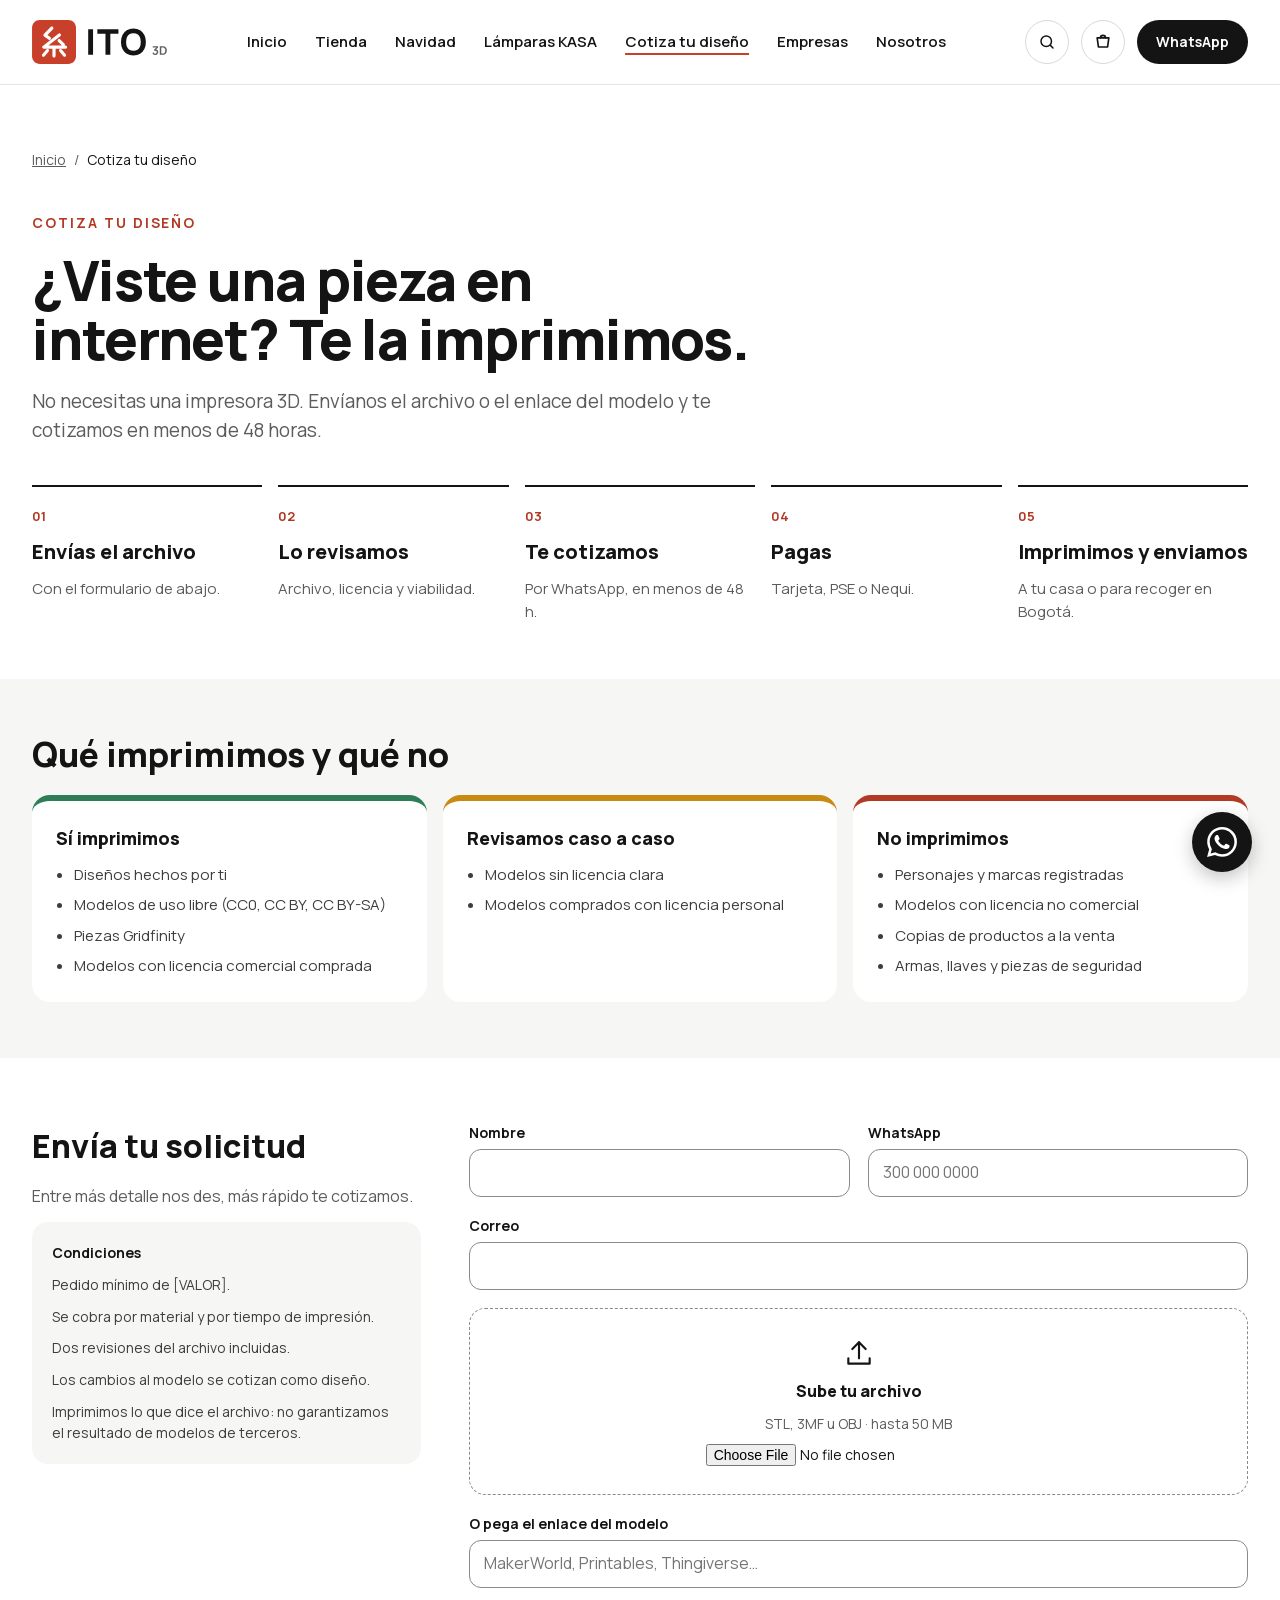
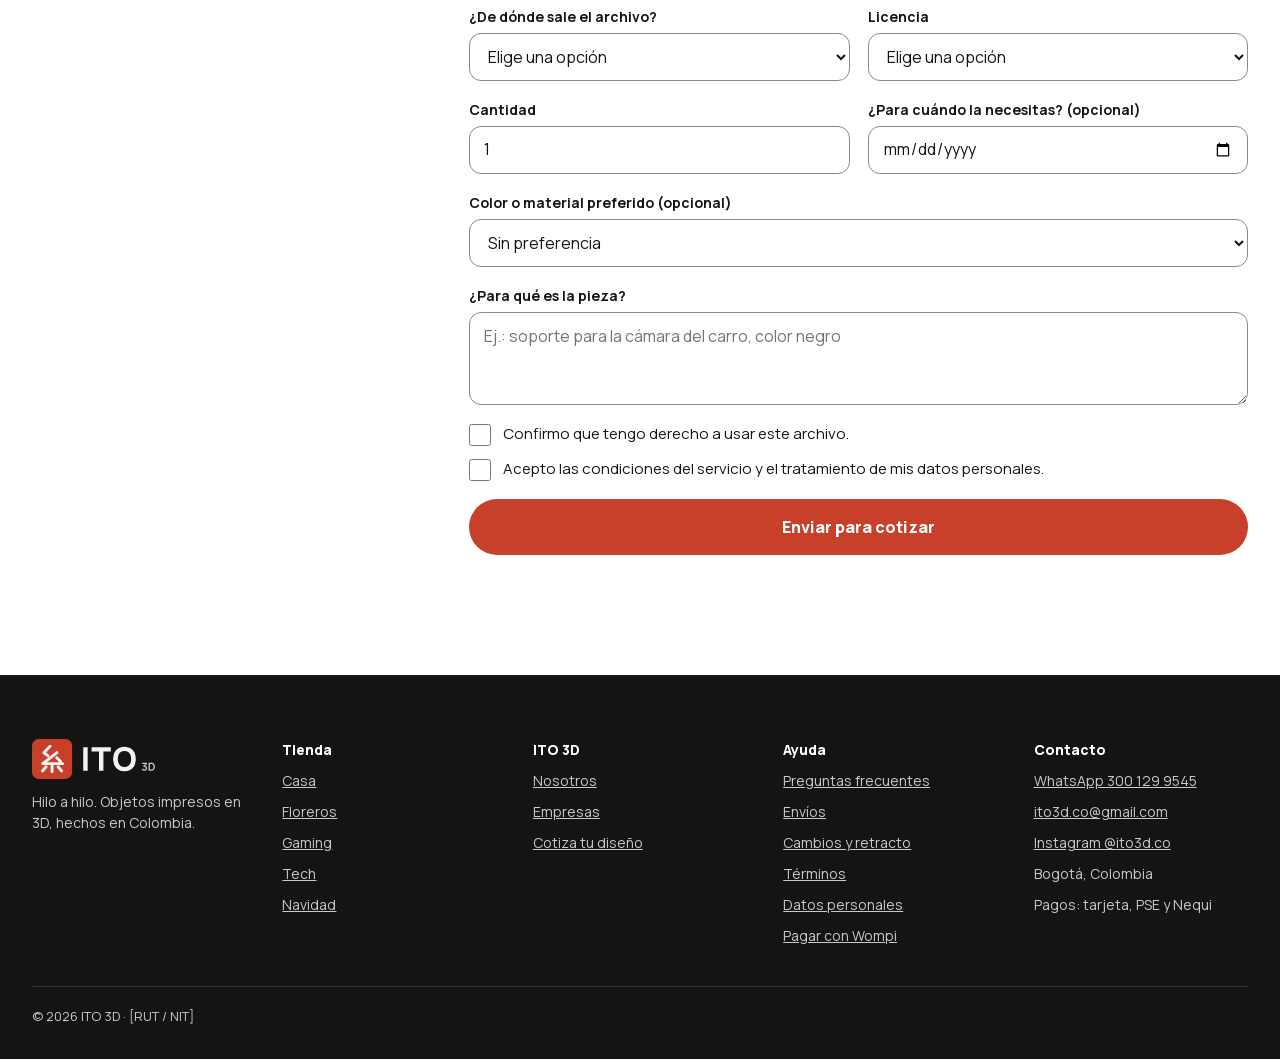
==== commit f02383c4: "KASA: sección para diseñar tu propia lámpara - kasa.html: taller 3D (base real + 11 pantallas), vist" ====
--- a/cotiza.html
+++ b/cotiza.html
@@ -9,9 +9,9 @@
   <link rel="icon" href="favicon.svg" type="image/svg+xml">
   <link rel="icon" href="favicon-32.png" sizes="32x32" type="image/png">
   <link rel="apple-touch-icon" href="apple-touch-icon-180.png">
-  <link rel="stylesheet" href="styles.css?v=20261110g">
-  <script src="catalogo.js?v=20261110g" defer></script>
-  <script src="script.js?v=20261110g" defer></script>
+  <link rel="stylesheet" href="styles.css?v=20261124a">
+  <script src="catalogo.js?v=20261124a" defer></script>
+  <script src="script.js?v=20261124a" defer></script>
 </head>
 <body>
   <a class="skip-link" href="#contenido">Saltar al contenido</a>
@@ -34,6 +34,7 @@
         <a href="index.html">Inicio</a>
         <a href="tienda.html">Tienda</a>
         <a href="tienda.html?categoria=navidad">Navidad</a>
+        <a href="kasa.html">Lámparas KASA</a>
         <a href="cotiza.html" aria-current="page">Cotiza tu diseño</a>
         <a href="empresas.html">Empresas</a>
         <a href="nosotros.html">Nosotros</a>
--- a/styles.css
+++ b/styles.css
@@ -311,6 +311,10 @@
 .dot--carbon {
   --dot: #1f1e1c;
 }
+.dot--blanco {
+  --dot: #fbfaf7;
+  border: 1px solid #b8b8b4;
+}
 .dot--hueso {
   --dot: #f2eee6;
   border: 1px solid #b8b8b4;
